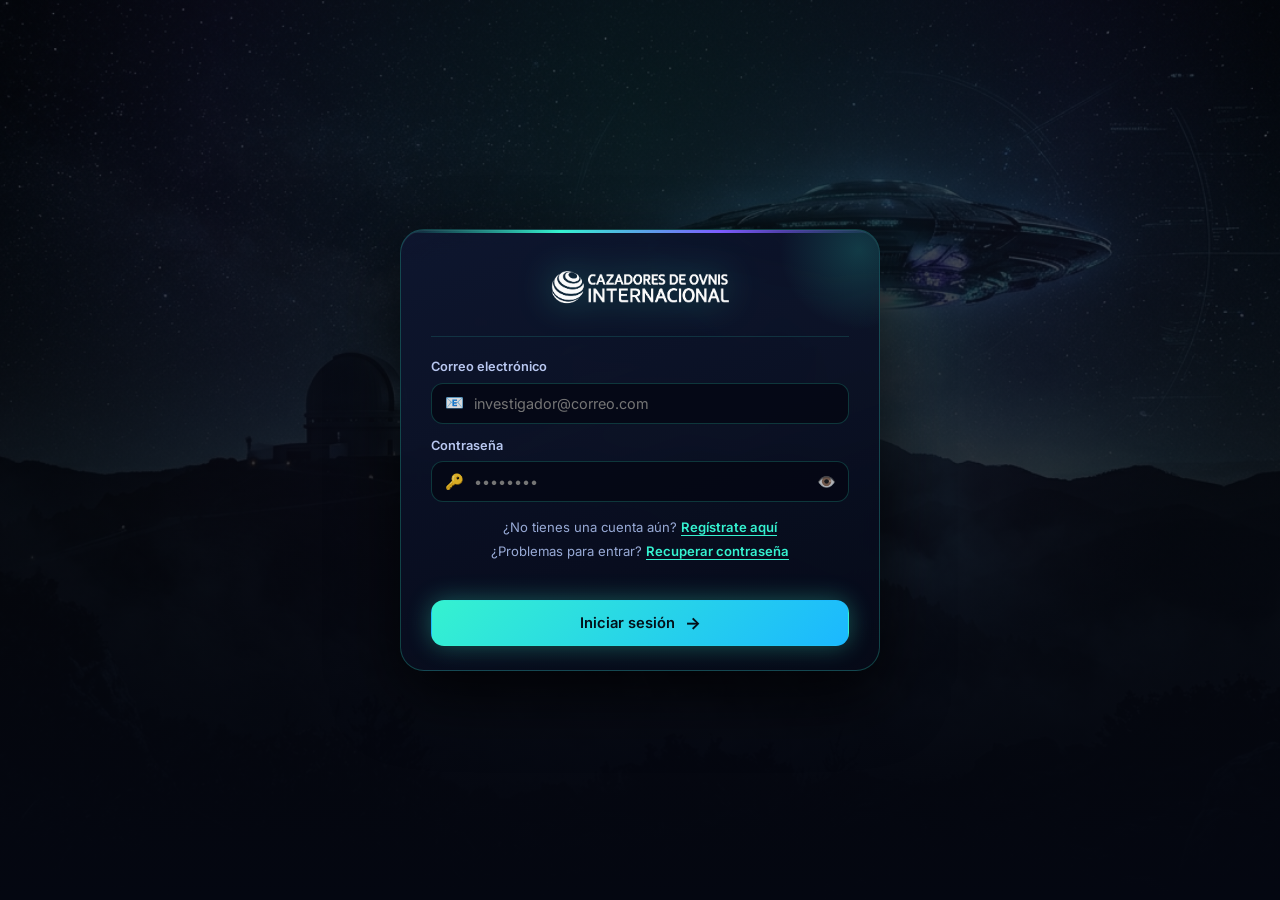
==== frontend/acceso.html @ b04f2ad7 "version del frontend" ====
<!DOCTYPE html>
<html lang="es">
<head>
<meta charset="UTF-8">
<meta name="viewport" content="width=device-width, initial-scale=1">
<title>Acceso y Credencial | Cazadores de Ovnis Internacional</title>
<link rel="icon" href="assets/logo.ico">
<link rel="preconnect" href="https://fonts.googleapis.com">
<link href="https://fonts.googleapis.com/css2?family=Inter:wght@400;600;700;800&family=Montserrat:wght@700;800&family=Orbitron:wght@500;700&display=swap" rel="stylesheet">
<link rel="stylesheet" href="css/styles.css">
</head>
<body data-page="acceso">
<main>
  <section class="auth-hero auth-standalone">
    <div class="container auth-hero-in">
      <div id="authRoot"></div>
    </div>
  </section>
</main>
<script src="js/config.js"></script>
<script src="js/data.js"></script>
<script src="js/components.js"></script>
<script src="js/pages.js"></script>
</body>
</html>
---- frontend/css/styles.css ----
/* ===== VARIABLES ===== */
:root{--bg:#05070d;--bg2:#0b1020;--card:#0f1630;--line:#1d2848;--cyan:#35f2d0;--violet:#7c5cff;--gold:#ffc857;--text:#e6ecff;--muted:#8b97b8;--r:16px;--nav-h:76px}
/* ===== BASE ===== */
*{box-sizing:border-box;margin:0;padding:0}
html{scroll-behavior:smooth}
body{font-family:'Inter',system-ui,sans-serif;background:var(--bg);color:var(--text);line-height:1.6;overflow-x:hidden}
h1,h2,h3,.brand-font{font-family:'Orbitron','Inter',sans-serif;letter-spacing:.5px}
a{color:inherit;text-decoration:none}img{max-width:100%}
.container{width:min(1200px,92%);margin:auto}
section{padding:80px 0}
.section-title{text-align:center;margin-bottom:48px}
.section-title h2{font-size:clamp(1.6rem,3.5vw,2.4rem)}
.section-title p{color:var(--muted);max-width:620px;margin:10px auto 0}
.eyebrow{color:var(--cyan);font-size:.8rem;letter-spacing:3px;text-transform:uppercase}
/* ===== BOTONES ===== */
.btn{display:inline-flex;align-items:center;gap:8px;padding:12px 26px;border-radius:50px;border:1px solid transparent;font-weight:600;cursor:pointer;font-size:.95rem;transition:.3s;font-family:inherit}
.btn-primary{background:linear-gradient(135deg,var(--cyan),#1bb8ff);color:#03101a;box-shadow:0 0 24px #35f2d055}
.btn-primary:hover{transform:translateY(-3px);box-shadow:0 0 40px #35f2d0aa}
.btn-ghost{border-color:var(--cyan);color:var(--cyan);background:transparent}
.btn-ghost:hover{background:#35f2d022;transform:translateY(-3px)}
.btn-gold{background:linear-gradient(135deg,var(--gold),#ff8a3d);color:#1a0d00}
.btn-sm{padding:8px 18px;font-size:.85rem}.btn-block{width:100%;justify-content:center}
/* ===== NAVEGACIÓN ===== */
.nav{position:fixed;top:0;left:0;width:100%;height:var(--nav-h);z-index:100;background:transparent;transition:background .4s,box-shadow .4s}
.nav.scrolled{background:rgba(5,7,13,.96);box-shadow:0 4px 30px #000a;backdrop-filter:blur(10px)}
.nav-in{display:flex;align-items:center;justify-content:space-between;height:100%}
.nav-logo img{height:48px;display:block}
.nav-links{display:flex;align-items:center;gap:6px;list-style:none}
.nav-links a{padding:8px 13px;border-radius:8px;font-size:.9rem;color:#cdd6f4;transition:.25s}
.nav-links a:hover,.nav-links a.active{color:var(--cyan);background:#35f2d014}
.nav-tools{display:flex;align-items:center;gap:10px}
.icon-btn{background:none;border:1px solid var(--line);color:var(--text);width:40px;height:40px;border-radius:50%;cursor:pointer;display:grid;place-items:center;position:relative;transition:.3s}
.icon-btn:hover{border-color:var(--cyan);color:var(--cyan);box-shadow:0 0 14px #35f2d055}
.icon-btn svg{width:18px;height:18px}
.power{color:#ff5d73;border-color:#ff5d7355;margin-left:4px}.power:hover{color:#ff5d73;border-color:#ff5d73;box-shadow:0 0 16px #ff5d7388}
.cart-count{position:absolute;top:-6px;right:-6px;background:var(--gold);color:#000;font-size:.7rem;font-weight:700;border-radius:50%;width:18px;height:18px;display:grid;place-items:center}
.burger{display:none}
/* ===== HERO ===== */
.hero{position:relative;min-height:100vh;display:flex;align-items:center;overflow:hidden;background:linear-gradient(180deg,rgba(5,7,13,.5) 0%,rgba(5,7,13,.65) 80%,#05070d 100%),linear-gradient(90deg,rgba(5,7,13,.85) 0%,rgba(5,7,13,.45) 60%,rgba(5,7,13,.25) 100%),url('../assets/portada.jpg') center/cover no-repeat}
#stars{position:absolute;inset:0;width:100%;height:100%}
.hero-in{position:relative;z-index:2;display:grid;grid-template-columns:1.1fr .9fr;gap:40px;align-items:center;padding-top:var(--nav-h)}
.hero h1{font-family:'Montserrat','Segoe UI','Inter',sans-serif;font-weight:700;letter-spacing:1px;font-size:clamp(2rem,5vw,3.6rem);line-height:1.1;margin:14px 0 20px;background:linear-gradient(90deg,#fff,var(--cyan));-webkit-background-clip:text;background-clip:text;color:transparent}
.hero p{color:#b8c3e6;max-width:520px;margin-bottom:30px}
.cta-row{display:flex;gap:14px;flex-wrap:wrap}
.ufo-scene{position:relative;height:440px;display:grid;place-items:center;perspective:900px}
.ufo-aura{position:absolute;width:320px;height:320px;border-radius:50%;background:radial-gradient(circle,rgba(53,242,208,.22) 0%,rgba(124,92,255,.12) 45%,transparent 70%);filter:blur(20px);animation:auraPulse 4s ease-in-out infinite}
.ufo-wrap{position:relative;width:100%;height:100%;display:grid;place-items:center;animation:ufoFlight 7s ease-in-out infinite}
.ufo{width:min(380px,88%);filter:drop-shadow(0 0 28px rgba(53,242,208,.65)) drop-shadow(0 0 60px rgba(27,184,255,.35));z-index:3; margin-bottom:90px}
.ufo-spin-ring{animation:dashSpin 3s linear infinite}
.ufo-core{animation:corePulse 1.8s ease-in-out infinite}
.pulse-ring{transform-origin:180px 132px;animation:ringExpand 2.4s ease-out infinite}
.pulse-ring.pr2{animation-delay:1.2s}
.ufo-lights .ul{fill:#35f2d0;filter:drop-shadow(0 0 6px #35f2d0);animation:lightChase 1.4s ease-in-out infinite}
.ufo-lights .l1{animation-delay:0s}.ufo-lights .l2{animation-delay:.2s}.ufo-lights .l3{animation-delay:.4s}.ufo-lights .l4{animation-delay:.6s}.ufo-lights .l5{animation-delay:.8s}.ufo-lights .l6{animation-delay:1s}.ufo-lights .l7{animation-delay:1.2s}
.beam{position:absolute;bottom:10px;width:260px;height:250px;background:linear-gradient(180deg,rgba(53,242,208,.55) 0%,rgba(27,184,255,.22) 55%,transparent 100%);clip-path:polygon(36% 0,64% 0,100% 100%,0 100%);animation:beamSweep 4s ease-in-out infinite;display:flex;justify-content:center;overflow:hidden;z-index:2}
.beam-ring{position:absolute;border:2px solid rgba(53,242,208,.65);border-radius:50%;width:140px;height:26px;box-shadow:0 0 14px #35f2d0;animation:beamRingUp 2.7s linear infinite}
.beam-ring.r2{animation-delay:.9s}.beam-ring.r3{animation-delay:1.8s}
.particle{position:absolute;bottom:0;width:6px;height:6px;border-radius:50%;background:#fff;box-shadow:0 0 10px #35f2d0,0 0 20px #35f2d0;animation:particleUp 2.2s ease-in infinite}
.particle.p1{left:38%;animation-delay:.2s}.particle.p2{left:52%;animation-delay:.8s;width:8px;height:8px}.particle.p3{left:60%;animation-delay:1.4s}.particle.p4{left:45%;animation-delay:1.9s;width:5px;height:5px}
.orb{position:absolute;border-radius:50%;background:radial-gradient(circle at 32% 30%,#fff 0%,#9be7ff 25%,#1f335c 65%,#060b18 100%);box-shadow:0 0 18px rgba(53,242,208,.7),inset -3px -3px 8px rgba(53,242,208,.45);z-index:4}
.orb-1{width:34px;height:34px;top:16%;left:10%;animation:orbOrbit1 6s ease-in-out infinite}
.orb-2{width:24px;height:24px;top:24%;right:8%;animation:orbOrbit2 5s ease-in-out infinite}
.orb-3{width:18px;height:18px;bottom:22%;left:16%;animation:orbOrbit3 4.5s ease-in-out infinite}
@keyframes ufoFlight{
 0%,100%{transform:translate3d(0,0,0) rotate(-2deg) scale(1)}
 25%{transform:translate3d(14px,-18px,0) rotate(3.5deg) scale(1.03)}
 50%{transform:translate3d(-10px,-28px,0) rotate(-3deg) scale(1.05)}
 75%{transform:translate3d(-16px,-10px,0) rotate(2.5deg) scale(.98)}
}
@keyframes dashSpin{to{stroke-dashoffset:-64}}
@keyframes corePulse{0%,100%{opacity:.75;transform:scale(.95)}50%{opacity:1;transform:scale(1.08)}}
@keyframes ringExpand{0%{transform:scale(.5);opacity:.9}100%{transform:scale(1.65);opacity:0}}
@keyframes lightChase{0%,100%{fill:#1bb8ff;opacity:.45;r:5px}50%{fill:#fff;opacity:1;r:8px}}
@keyframes beamSweep{0%,100%{opacity:.85;transform:scaleX(1)}50%{opacity:.45;transform:scaleX(1.12)}}
@keyframes beamRingUp{0%{bottom:5%;width:210px;opacity:0}20%{opacity:.85}100%{bottom:92%;width:75px;opacity:0}}
@keyframes particleUp{0%{bottom:0;opacity:0;transform:scale(.5)}30%{opacity:1}100%{bottom:95%;opacity:0;transform:scale(1.2)}}
@keyframes auraPulse{50%{transform:scale(1.2);opacity:.65}}
@keyframes orbOrbit1{0%,100%{transform:translate(0,0) scale(1)}50%{transform:translate(28px,-22px) scale(1.15)}}
@keyframes orbOrbit2{0%,100%{transform:translate(0,0) scale(1)}50%{transform:translate(-24px,20px) scale(.88)}}
@keyframes orbOrbit3{0%,100%{transform:translate(0,0)}50%{transform:translate(22px,-16px)}}
.page-hero{padding:calc(var(--nav-h) + 70px) 0 50px;text-align:center;background:radial-gradient(ellipse at 50% 0,#1a1f5a,var(--bg) 70%);border-bottom:1px solid var(--line)}
.page-hero h1{font-size:clamp(1.8rem,4.5vw,3rem)}
.page-hero p{color:var(--muted);max-width:640px;margin:12px auto 0}
/* ===== GRID Y TARJETAS ===== */
.grid{display:grid;gap:24px;grid-template-columns:repeat(auto-fill,minmax(270px,1fr))}
.card{background:linear-gradient(160deg,var(--card),#0a0f22);border:1px solid var(--line);border-radius:var(--r);overflow:hidden;transition:.35s;display:flex;flex-direction:column}
.card:hover{transform:translateY(-8px);border-color:var(--cyan);box-shadow:0 12px 40px #35f2d022}
.card-body{padding:20px;display:flex;flex-direction:column;gap:10px;flex:1}
.card-body p{color:var(--muted);font-size:.9rem;flex:1}
.thumb{height:170px;display:grid;place-items:center;font-size:3.6rem;position:relative}
.thumb::after{content:"";position:absolute;inset:0;background:linear-gradient(transparent 50%,#0f1630)}
.price{font-family:Orbitron,sans-serif;color:var(--gold);font-size:1.2rem}
.tag{display:inline-block;padding:3px 12px;border-radius:50px;font-size:.72rem;background:#35f2d018;color:var(--cyan);border:1px solid #35f2d044;width:fit-content}
.meta{display:flex;flex-wrap:wrap;gap:12px;font-size:.8rem;color:#aeb9dd}
.quick{text-align:center;padding:30px 20px}
.quick .ic{font-size:2.4rem;margin-bottom:8px}
/* ===== EXPLORA / ACCESOS DESTACADOS PRO ===== */
.explore-sec{position:relative;background:linear-gradient(180deg,#05070d 0%,rgba(5,7,13,.78) 22%,rgba(5,7,13,.82) 78%,#05070d 100%),url('../assets/bg-explora.jpg') center/cover no-repeat}
.pulse-dot{display:inline-block;width:8px;height:8px;border-radius:50%;background:var(--cyan);box-shadow:0 0 12px var(--cyan);margin-right:6px;vertical-align:middle;animation:pulse 1.6s infinite}
.quick-grid{display:grid;grid-template-columns:repeat(3,1fr);gap:26px;position:relative;z-index:1}
.q-card{position:relative;padding:28px 26px 22px;background:linear-gradient(155deg,rgba(14,22,48,.86) 0%,rgba(6,10,24,.92) 100%);border:1px solid rgba(53,242,208,.2);border-radius:20px;backdrop-filter:blur(12px);transition:transform .4s cubic-bezier(.2,.8,.2,1),border-color .4s,box-shadow .4s;transition-delay:var(--d,0s);overflow:hidden}
.q-card::before{content:"";position:absolute;top:0;left:-100%;width:100%;height:2px;background:linear-gradient(90deg,transparent,var(--cyan),var(--violet),transparent);transition:left .65s ease}
.q-card::after{content:"";position:absolute;bottom:0;right:0;width:28px;height:28px;border-right:2px solid rgba(53,242,208,.35);border-bottom:2px solid rgba(53,242,208,.35);border-bottom-right-radius:20px;transition:.35s}
.q-glow{position:absolute;top:-60px;right:-60px;width:160px;height:160px;border-radius:50%;background:radial-gradient(circle,rgba(53,242,208,.18),transparent 70%);transition:.45s;pointer-events:none}
.q-top{display:flex;justify-content:space-between;align-items:center;margin-bottom:20px}
.q-tag{font-size:.68rem;font-weight:700;letter-spacing:1.8px;padding:4px 11px;border-radius:50px;background:rgba(53,242,208,.1);color:var(--cyan);border:1px solid rgba(53,242,208,.3)}
.q-code{font-family:Orbitron,monospace;font-size:.72rem;color:#6e7fae;letter-spacing:1px}
.q-icon-wrap{position:relative;width:68px;height:68px;display:grid;place-items:center;margin-bottom:18px;border-radius:18px;background:radial-gradient(circle at 30% 30%,rgba(53,242,208,.2),rgba(124,92,255,.08));border:1px solid rgba(53,242,208,.28);box-shadow:inset 0 0 18px rgba(53,242,208,.12)}
.q-ring{position:absolute;inset:-5px;border-radius:22px;border:1px dashed rgba(53,242,208,.4);transition:.5s}
.q-ic{font-size:2rem;filter:drop-shadow(0 0 12px rgba(53,242,208,.5));transition:transform .4s}
.q-card h3{font-size:1.22rem;margin-bottom:8px;color:#fff;transition:color .3s}
.q-card p{color:var(--muted);font-size:.9rem;line-height:1.55;flex:1;margin-bottom:20px}
.q-foot{display:flex;align-items:center;justify-content:space-between;padding-top:14px;border-top:1px solid rgba(255,255,255,.08);font-size:.84rem;font-weight:600;color:#b8c7f0;transition:color .3s,border-color .3s}
.q-arr{font-size:1.1rem;color:var(--cyan);transition:transform .3s}
.q-card:hover{transform:translateY(-10px);border-color:var(--cyan);box-shadow:0 18px 45px -10px rgba(53,242,208,.28),0 0 25px rgba(124,92,255,.18)}
.q-card:hover::before{left:100%}
.q-card:hover::after{border-color:var(--cyan);width:42px;height:42px}
.q-card:hover .q-glow{transform:scale(1.6);background:radial-gradient(circle,rgba(53,242,208,.3),transparent 70%)}
.q-card:hover .q-ic{transform:scale(1.18) rotate(-6deg)}
.q-card:hover .q-ring{transform:rotate(90deg) scale(1.05);border-color:var(--cyan)}
.q-card:hover h3,.q-card:hover .q-foot{color:var(--cyan);border-top-color:rgba(53,242,208,.28)}
.q-card:hover .q-arr{transform:translateX(6px)}
/* ===== TELEMETRÍA / STATS PRO ===== */
.stats-sec{position:relative;padding:70px 0;background:radial-gradient(ellipse at 50% 50%,rgba(26,31,90,.45),rgba(5,7,13,.98) 75%);border-top:1px solid rgba(53,242,208,.15);border-bottom:1px solid rgba(53,242,208,.15)}
.stats-head{text-align:center;margin-bottom:36px}
.stats-head h2{font-size:clamp(1.4rem,3vw,2rem);margin-top:6px}
.stats{display:grid;grid-template-columns:repeat(4,1fr);gap:22px;text-align:center}
.stat-card{position:relative;padding:28px 20px 22px;background:linear-gradient(160deg,rgba(15,22,48,.85),rgba(7,11,24,.95));border:1px solid rgba(53,242,208,.18);border-radius:18px;backdrop-filter:blur(10px);transition:.35s;overflow:hidden}
.stat-card:hover{transform:translateY(-6px);border-color:var(--cyan);box-shadow:0 12px 34px rgba(53,242,208,.2)}
.stat-tag{display:inline-block;font-size:.65rem;letter-spacing:2px;color:var(--cyan);background:rgba(53,242,208,.1);border:1px solid rgba(53,242,208,.25);padding:3px 10px;border-radius:50px;margin-bottom:12px;font-weight:700}
.stat-ic{font-size:1.8rem;margin-bottom:6px;filter:drop-shadow(0 0 10px rgba(53,242,208,.45))}
.stat-card b,.stat b{display:block;font-family:Orbitron,sans-serif;font-size:2.3rem;background:linear-gradient(90deg,#fff,var(--cyan));-webkit-background-clip:text;background-clip:text;color:transparent;margin:4px 0}
.stat-card span,.stat span{color:var(--muted);font-size:.86rem;display:block;margin-bottom:14px}
.stat-line{height:4px;background:rgba(255,255,255,.07);border-radius:6px;overflow:hidden}
.stat-line i{display:block;height:100%;background:linear-gradient(90deg,var(--violet),var(--cyan));box-shadow:0 0 10px var(--cyan)}
/* ===== INVESTIGACIONES ACTIVAS PRO ===== */
.invs-sec{position:relative;background:linear-gradient(180deg,#05070d 0%,rgba(5,7,13,.75) 20%,rgba(5,7,13,.82) 80%,#05070d 100%),url('../assets/bg-investigaciones.jpg') center/cover no-repeat}
.invs-sec::before{content:"";position:absolute;inset:0;background:radial-gradient(circle at 80% 20%,rgba(124,92,255,.15),transparent 55%);pointer-events:none}
.invs-grid{display:grid;grid-template-columns:repeat(3,1fr);gap:26px;position:relative;z-index:1}
.inv-card{position:relative;padding:28px 26px 22px;background:linear-gradient(155deg,rgba(14,22,48,.88) 0%,rgba(6,10,24,.94) 100%);border:1px solid rgba(53,242,208,.2);border-radius:20px;backdrop-filter:blur(12px);transition:.4s;transition-delay:var(--d,0s);overflow:hidden}
.inv-card::before{content:"";position:absolute;top:0;left:0;width:4px;height:100%;background:linear-gradient(180deg,var(--cyan),var(--violet));opacity:.7;transition:.35s}
.inv-card:hover{transform:translateY(-10px);border-color:var(--cyan);box-shadow:0 18px 45px -10px rgba(53,242,208,.28)}
.inv-card:hover::before{opacity:1;box-shadow:0 0 16px var(--cyan)}
.inv-head{display:flex;justify-content:space-between;align-items:center;margin-bottom:18px;gap:8px}
.inv-badge{display:inline-flex;align-items:center;font-size:.72rem;font-weight:600;padding:4px 12px;border-radius:50px;background:rgba(53,242,208,.12);color:var(--cyan);border:1px solid rgba(53,242,208,.3)}
.inv-title-row{display:flex;align-items:center;gap:14px;margin-bottom:14px}
.inv-ic{width:52px;height:52px;border-radius:14px;background:radial-gradient(circle at 30% 30%,rgba(53,242,208,.22),rgba(124,92,255,.1));border:1px solid rgba(53,242,208,.3);display:grid;place-items:center;font-size:1.6rem;flex-shrink:0}
.inv-title-row h3{font-size:1.18rem;color:#fff;margin-bottom:3px}
.inv-meta{font-size:.76rem;color:#8fa0c9;display:block}
.inv-desc{color:var(--muted);font-size:.9rem;line-height:1.58;flex:1;margin-bottom:20px}
.inv-prog{background:rgba(5,8,20,.65);border:1px solid rgba(255,255,255,.07);border-radius:12px;padding:12px 14px;margin-bottom:18px}
.inv-prog-top{display:flex;justify-content:space-between;align-items:center;font-size:.78rem;color:#b8c7f0;margin-bottom:8px}
.inv-prog-top b{font-family:Orbitron,sans-serif;color:var(--cyan);font-size:.88rem}
.bar{height:8px;background:#141c38;border-radius:8px;overflow:hidden}.bar i{display:block;height:100%;background:linear-gradient(90deg,var(--violet),var(--cyan));border-radius:8px;box-shadow:0 0 12px rgba(53,242,208,.6)}
.inv-card:hover .q-foot{color:var(--cyan);border-top-color:rgba(53,242,208,.28)}
.inv-card:hover .q-arr{transform:translateX(6px)}
.filters{display:flex;gap:10px;justify-content:center;flex-wrap:wrap;margin-bottom:34px}
.chip{padding:8px 20px;border-radius:50px;border:1px solid var(--line);background:none;color:var(--text);cursor:pointer;font-family:inherit;transition:.25s}
.chip.on,.chip:hover{background:var(--cyan);color:#03101a;border-color:var(--cyan)}
/* ===== MEMBRESÍAS PRO (HERO + TARJETAS) ===== */
.memb-hero{position:relative;min-height:100vh;padding:calc(var(--nav-h) + 46px) 0 84px;display:flex;align-items:center;overflow:hidden;background:linear-gradient(180deg,rgba(5,7,13,.62) 0%,rgba(5,7,13,.76) 55%,#040711 100%),radial-gradient(ellipse at 50% 18%,rgba(53,242,208,.18),transparent 65%),url('../assets/bg-membresias.jpg') center top/cover no-repeat}
.memb-hero-in{position:relative;z-index:2;width:min(1120px,92%)}
.memb-head{text-align:center;max-width:740px;margin:0 auto 42px}
.memb-head h1{font-family:'Montserrat','Orbitron',sans-serif;font-weight:800;letter-spacing:1.2px;font-size:clamp(1.9rem,4.2vw,3.1rem);line-height:1.12;margin:12px 0 14px;background:linear-gradient(90deg,#fff 20%,var(--cyan) 95%);-webkit-background-clip:text;background-clip:text;color:transparent;text-shadow:0 10px 30px rgba(0,0,0,.5)}
.memb-head p{color:#c5d1f0;font-size:1rem;line-height:1.6}
.plans{display:grid;grid-template-columns:repeat(2,1fr);gap:32px;max-width:980px;margin:0 auto;align-items:stretch}
.plan{position:relative;padding:34px 32px 30px;border-radius:24px;border:1px solid rgba(53,242,208,.24);background:linear-gradient(160deg,rgba(14,22,48,.86) 0%,rgba(6,10,24,.94) 100%);backdrop-filter:blur(16px);box-shadow:0 24px 60px rgba(0,0,0,.65),inset 0 1px 0 rgba(255,255,255,.08);display:flex;flex-direction:column;transition:transform .4s cubic-bezier(.2,.8,.2,1),border-color .4s,box-shadow .4s;transition-delay:var(--d,0s);overflow:hidden}
.plan::before{content:"";position:absolute;top:0;left:0;right:0;height:3px;background:linear-gradient(90deg,transparent,var(--cyan),var(--violet),transparent);opacity:.75}
.plan-glow{position:absolute;top:-80px;right:-80px;width:220px;height:220px;border-radius:50%;background:radial-gradient(circle,rgba(53,242,208,.18),transparent 70%);pointer-events:none;transition:.45s}
.plan:hover{transform:translateY(-8px);border-color:var(--cyan);box-shadow:0 28px 65px -10px rgba(53,242,208,.26),0 0 30px rgba(124,92,255,.16)}
.plan:hover .plan-glow{transform:scale(1.35)}
.plan.featured{border-color:rgba(255,200,87,.55);background:linear-gradient(160deg,rgba(22,28,60,.9) 0%,rgba(8,12,28,.96) 100%);box-shadow:0 26px 70px rgba(0,0,0,.75),0 0 45px rgba(255,200,87,.18),inset 0 1px 0 rgba(255,200,87,.25)}
.plan.featured::before{height:4px;background:linear-gradient(90deg,transparent,var(--gold),#ff8a3d,var(--cyan),transparent);opacity:1}
.plan.featured .plan-glow{background:radial-gradient(circle,rgba(255,200,87,.24),rgba(53,242,208,.1) 50%,transparent 72%)}
.plan.featured:hover{border-color:var(--gold);box-shadow:0 30px 75px -8px rgba(255,200,87,.32),0 0 38px rgba(53,242,208,.2)}
.plan-ribbon{display:inline-flex;align-items:center;justify-content:center;gap:6px;margin:-34px -32px 22px;padding:9px 16px;background:linear-gradient(90deg,rgba(255,200,87,.16),rgba(255,200,87,.32),rgba(255,138,61,.16));border-bottom:1px solid rgba(255,200,87,.35);color:var(--gold);font-family:Orbitron,sans-serif;font-size:.7rem;font-weight:700;letter-spacing:2px;text-align:center}
.plan-top{display:flex;justify-content:space-between;align-items:center;margin-bottom:18px;gap:10px}
.plan-head{display:flex;align-items:center;gap:16px;margin-bottom:14px}
.plan-ic{width:58px;height:58px;border-radius:16px;background:radial-gradient(circle at 30% 30%,rgba(53,242,208,.22),rgba(124,92,255,.1));border:1px solid rgba(53,242,208,.32);display:grid;place-items:center;font-size:1.85rem;flex-shrink:0;box-shadow:inset 0 0 18px rgba(53,242,208,.12)}
.plan.featured .plan-ic{background:radial-gradient(circle at 30% 30%,rgba(255,200,87,.26),rgba(255,138,61,.1));border-color:rgba(255,200,87,.45);box-shadow:inset 0 0 20px rgba(255,200,87,.18)}
.plan-head h3{font-size:1.45rem;color:#fff;margin-bottom:2px}
.plan-sub{display:block;font-size:.8rem;color:#94a4cc}
.plan-desc{color:#b4c1e4;font-size:.88rem;line-height:1.55;margin-bottom:20px}
.plan-price-box{background:rgba(5,8,20,.68);border:1px solid rgba(255,255,255,.08);border-radius:16px;padding:16px 20px;margin-bottom:22px;display:flex;align-items:center;justify-content:space-between}
.plan.featured .plan-price-box{background:linear-gradient(135deg,rgba(255,200,87,.1),rgba(5,8,20,.78));border-color:rgba(255,200,87,.3)}
.plan-price{display:flex;align-items:baseline;gap:10px;flex-wrap:wrap}
.price-val{font-family:Orbitron,sans-serif;font-size:clamp(1.75rem,3vw,2.25rem);font-weight:700;color:#fff;letter-spacing:.5px}
.plan.featured .price-val{background:linear-gradient(90deg,#fff,var(--gold));-webkit-background-clip:text;background-clip:text;color:transparent}
.price-per{font-size:.84rem;color:#9fb0d9;font-weight:600}
.plan-sep{display:flex;align-items:center;gap:12px;margin-bottom:14px}
.plan-sep span{font-size:.68rem;font-weight:700;letter-spacing:1.8px;color:#8fa2ce;text-transform:uppercase;white-space:nowrap}
.plan-sep::after{content:"";flex:1;height:1px;background:linear-gradient(90deg,rgba(53,242,208,.25),transparent)}
.plan.featured .plan-sep span{color:var(--gold)}
.plan.featured .plan-sep::after{background:linear-gradient(90deg,rgba(255,200,87,.35),transparent)}
.plan-list{list-style:none;margin:0 0 26px;padding:0;display:flex;flex-direction:column;gap:8px;flex:1}
.plan-list li{display:flex;align-items:center;gap:11px;padding:9px 12px;border-radius:11px;background:rgba(255,255,255,.025);border:1px solid rgba(255,255,255,.04);font-size:.9rem;color:#e3ebff;transition:.25s}
.plan-list li::before{display:none}
.plan-list li.ok:hover{background:rgba(53,242,208,.07);border-color:rgba(53,242,208,.22)}
.plan.featured .plan-list li.vip-item{background:linear-gradient(90deg,rgba(255,200,87,.1),rgba(53,242,208,.05));border-color:rgba(255,200,87,.28)}
.plan.featured .plan-list li.vip-item:hover{border-color:var(--gold);transform:translateX(4px)}
.li-ic{width:22px;height:22px;border-radius:50%;display:grid;place-items:center;flex-shrink:0;background:rgba(53,242,208,.15);color:var(--cyan);border:1px solid rgba(53,242,208,.35)}
.li-ic svg{width:13px;height:13px}
.plan.featured .plan-list li.vip-item .li-ic{background:rgba(255,200,87,.2);color:var(--gold);border-color:rgba(255,200,87,.5)}
.plan-list li.no{color:#637096;background:transparent;border-color:transparent;opacity:.72}
.plan-list li.no .li-txt{text-decoration:line-through}
.plan-list li.no .li-ic{background:rgba(255,93,115,.1);color:#ff5d73;border-color:rgba(255,93,115,.25)}
.li-txt{flex:1;line-height:1.35}
.vip-tag{font-style:normal;font-family:Orbitron,sans-serif;font-size:.62rem;font-weight:700;letter-spacing:1px;padding:3px 8px;border-radius:50px;background:rgba(255,200,87,.18);color:var(--gold);border:1px solid rgba(255,200,87,.4)}
.plan-foot{margin-top:auto;padding-top:6px}
.plan-cta{padding:14px 26px;font-size:.96rem;justify-content:space-between;border-radius:14px}
.plan.featured .plan-cta{box-shadow:0 8px 28px rgba(255,200,87,.32)}
.plan.featured .plan-cta:hover{transform:translateY(-3px);box-shadow:0 12px 36px rgba(255,200,87,.5)}
.plan-cta:hover .q-arr{transform:translateX(5px)}
body[data-page="membresias"] footer.site-footer,body[data-page="tienda"] footer.site-footer,body[data-page="seminarios"] footer.site-footer,body[data-page="redes"] footer.site-footer,body[data-page="tours"] footer.site-footer,body[data-page="acceso"] footer.site-footer{margin-top:0}
/* ===== TIENDA OFICIAL PRO ===== */
.store-hero{position:relative;min-height:100vh;padding:calc(var(--nav-h) + 46px) 0 90px;overflow:hidden;background:linear-gradient(180deg,rgba(5,7,13,.64) 0%,rgba(5,7,13,.8) 50%,#040711 100%),radial-gradient(ellipse at 50% 15%,rgba(53,242,208,.16),transparent 65%),url('../assets/bg-tienda.jpg') center top/cover no-repeat fixed}
.store-hero-in{position:relative;z-index:2}
.store-head{text-align:center;max-width:740px;margin:0 auto 36px}
.store-head h1{font-family:'Montserrat','Orbitron',sans-serif;font-weight:800;letter-spacing:1.2px;font-size:clamp(1.9rem,4.2vw,3.1rem);line-height:1.12;margin:12px 0 14px;background:linear-gradient(90deg,#fff 20%,var(--cyan) 95%);-webkit-background-clip:text;background-clip:text;color:transparent;text-shadow:0 10px 30px rgba(0,0,0,.5)}
.store-head p{color:#c5d1f0;font-size:1rem;line-height:1.6}
.store-toolbar{display:flex;align-items:center;justify-content:space-between;gap:18px;flex-wrap:wrap;padding:16px 20px;margin-bottom:34px;border-radius:18px;background:linear-gradient(155deg,rgba(14,22,48,.84),rgba(7,11,26,.92));border:1px solid rgba(53,242,208,.22);backdrop-filter:blur(14px);box-shadow:0 14px 40px rgba(0,0,0,.45)}
.store-filters{margin:0;justify-content:flex-start;gap:8px}
.store-chip{display:inline-flex;align-items:center;gap:8px;padding:8px 16px;font-size:.86rem;font-weight:600;border-color:rgba(53,242,208,.22);background:rgba(5,8,20,.6)}
.store-chip small{display:inline-grid;place-items:center;min-width:22px;height:20px;padding:0 6px;border-radius:50px;font-family:Orbitron,sans-serif;font-size:.68rem;background:rgba(53,242,208,.12);color:var(--cyan);transition:.25s}
.store-chip.on,.store-chip:hover{background:linear-gradient(135deg,var(--cyan),#1bb8ff);color:#03101a;border-color:transparent;box-shadow:0 0 20px rgba(53,242,208,.35)}
.store-chip.on small,.store-chip:hover small{background:rgba(3,16,26,.22);color:#03101a}
.store-tools{display:flex;align-items:center;gap:12px;flex-wrap:wrap}
.store-search{position:relative;display:flex;align-items:center;background:rgba(5,8,20,.8);border:1px solid rgba(53,242,208,.24);border-radius:50px;padding:0 14px;width:250px;transition:.3s}
.store-search:focus-within{border-color:var(--cyan);box-shadow:0 0 16px rgba(53,242,208,.25)}
.ss-ic{font-size:.85rem;opacity:.75;margin-right:8px}
.store-search input{border:none;background:transparent;padding:9px 0;font-size:.86rem;color:#fff;width:100%}
.store-search input:focus{box-shadow:none}
.store-cart-btn{border-radius:50px;padding:9px 16px;background:rgba(53,242,208,.08);border-color:rgba(53,242,208,.32)}
.store-cart-badge{display:inline-grid;place-items:center;min-width:22px;height:22px;padding:0 6px;border-radius:50px;background:var(--gold);color:#1a0d00;font-family:Orbitron,sans-serif;font-size:.72rem;font-weight:700}
.store-grid{display:grid;grid-template-columns:repeat(4,1fr);gap:24px}
.prod-card{position:relative;background:linear-gradient(160deg,rgba(14,22,48,.88) 0%,rgba(6,10,24,.95) 100%);border:1px solid rgba(53,242,208,.2);border-radius:20px;backdrop-filter:blur(14px);box-shadow:0 18px 45px rgba(0,0,0,.55);transition:transform .4s cubic-bezier(.2,.8,.2,1),border-color .4s,box-shadow .4s;transition-delay:var(--d,0s);overflow:hidden}
.prod-card::before{content:"";position:absolute;top:0;left:-100%;width:100%;height:2px;background:linear-gradient(90deg,transparent,var(--cyan),var(--violet),transparent);transition:left .65s ease;z-index:3}
.prod-card:hover{transform:translateY(-10px);border-color:var(--cyan);box-shadow:0 22px 50px -10px rgba(53,242,208,.28),0 0 28px rgba(124,92,255,.16)}
.prod-card:hover::before{left:100%}
.prod-stage{position:relative;height:195px;padding:14px 16px;display:flex;flex-direction:column;justify-content:space-between;border-bottom:1px solid rgba(53,242,208,.14);overflow:hidden}
.prod-top{position:relative;z-index:2;display:flex;justify-content:space-between;align-items:center}
.prod-visual{position:absolute;inset:0;display:grid;place-items:center;pointer-events:none}
.prod-ring{position:absolute;width:116px;height:116px;border-radius:50%;border:1px dashed rgba(53,242,208,.28);transition:transform .55s ease,border-color .35s}
.prod-ring.r2{width:148px;height:148px;border:1px solid rgba(255,255,255,.06)}
.prod-emoji{font-size:3.8rem;filter:drop-shadow(0 10px 22px rgba(0,0,0,.65)) drop-shadow(0 0 18px rgba(53,242,208,.35));transition:transform .45s cubic-bezier(.2,.8,.2,1)}
.prod-card:hover .prod-emoji{transform:scale(1.16) translateY(-4px) rotate(-5deg)}
.prod-card:hover .prod-ring{transform:rotate(90deg) scale(1.06);border-color:rgba(53,242,208,.55)}
.prod-badge{position:relative;z-index:2;align-self:flex-start;font-family:Orbitron,sans-serif;font-size:.62rem;font-weight:700;letter-spacing:1.2px;padding:4px 10px;border-radius:50px;background:rgba(5,8,20,.78);color:var(--gold);border:1px solid rgba(255,200,87,.4);backdrop-filter:blur(6px)}
.prod-body{padding:20px 20px 18px;display:flex;flex-direction:column;flex:1}
.prod-body h3{font-size:1.08rem;color:#fff;margin-bottom:4px;line-height:1.3;transition:color .3s}
.prod-card:hover .prod-body h3{color:var(--cyan)}
.prod-spec{display:block;font-size:.73rem;color:#7f93c4;font-weight:600;margin-bottom:10px;letter-spacing:.3px}
.prod-body p{color:var(--muted);font-size:.85rem;line-height:1.52;flex:1;margin-bottom:18px}
.prod-foot{display:flex;align-items:center;justify-content:space-between;gap:10px;padding-top:14px;border-top:1px solid rgba(255,255,255,.08)}
.prod-price-col small{display:block;font-size:.62rem;letter-spacing:1.4px;color:#7e90be;font-weight:700;margin-bottom:2px}
.prod-price-col .price{font-size:1.18rem;line-height:1.1}
.prod-btn{border-radius:12px;padding:9px 15px;font-size:.83rem;gap:6px}
.prod-btn b{font-size:1rem;line-height:1}
.store-empty{grid-column:1/-1;text-align:center;padding:60px 24px;border-radius:20px;background:rgba(14,22,48,.75);border:1px dashed rgba(53,242,208,.3)}
.se-ic{font-size:3rem;margin-bottom:10px}
.store-empty p{color:var(--muted);margin-top:6px}
/* ===== SEMINARIOS Y ACADEMIA PRO ===== */
.sem-hero{position:relative;min-height:100vh;padding:calc(var(--nav-h) + 46px) 0 90px;overflow:hidden;background:linear-gradient(180deg,rgba(5,7,13,.64) 0%,rgba(5,7,13,.82) 50%,#040711 100%),radial-gradient(ellipse at 50% 15%,rgba(124,92,255,.18),rgba(53,242,208,.12) 45%,transparent 70%),url('../assets/bg-investigaciones.jpg') center top/cover no-repeat fixed}
.sem-hero-in{position:relative;z-index:2}
.sem-head{text-align:center;max-width:760px;margin:0 auto 36px}
.sem-head h1{font-family:'Montserrat','Orbitron',sans-serif;font-weight:800;letter-spacing:1.2px;font-size:clamp(1.9rem,4.2vw,3.1rem);line-height:1.12;margin:12px 0 14px;background:linear-gradient(90deg,#fff 20%,var(--cyan) 95%);-webkit-background-clip:text;background-clip:text;color:transparent;text-shadow:0 10px 30px rgba(0,0,0,.5)}
.sem-head p{color:#c5d1f0;font-size:1rem;line-height:1.6}
.sem-grid{display:grid;grid-template-columns:repeat(3,1fr);gap:26px}
.sem-card{position:relative;background:linear-gradient(160deg,rgba(14,22,48,.9) 0%,rgba(6,10,24,.96) 100%);border:1px solid rgba(53,242,208,.2);border-radius:22px;backdrop-filter:blur(14px);box-shadow:0 18px 45px rgba(0,0,0,.58);transition:transform .4s cubic-bezier(.2,.8,.2,1),border-color .4s,box-shadow .4s;transition-delay:var(--d,0s);overflow:hidden;display:flex;flex-direction:column}
.sem-card::before{content:"";position:absolute;top:0;left:-100%;width:100%;height:2px;background:linear-gradient(90deg,transparent,var(--cyan),var(--violet),transparent);transition:left .65s ease;z-index:3}
.sem-card:hover{transform:translateY(-10px);border-color:var(--cyan);box-shadow:0 24px 55px -10px rgba(53,242,208,.28),0 0 30px rgba(124,92,255,.16)}
.sem-card:hover::before{left:100%}
.sem-stage{position:relative;height:188px;padding:14px 18px;display:flex;flex-direction:column;justify-content:space-between;border-bottom:1px solid rgba(53,242,208,.15);overflow:hidden}
.sem-card:hover .prod-emoji{transform:scale(1.15) translateY(-4px) rotate(-4deg)}
.sem-card:hover .prod-ring{transform:rotate(90deg) scale(1.06);border-color:rgba(53,242,208,.55)}
.sem-stage-bot{position:relative;z-index:2;display:flex;align-items:flex-end;justify-content:space-between;gap:10px}
.sem-date-pill{display:flex;flex-direction:column;align-items:center;justify-content:center;min-width:60px;padding:6px 10px;border-radius:12px;background:rgba(5,8,20,.85);border:1px solid rgba(53,242,208,.38);backdrop-filter:blur(8px);box-shadow:0 6px 18px rgba(0,0,0,.45);text-align:center;line-height:1.1}
.sem-date-pill b{font-family:Orbitron,sans-serif;font-size:1.18rem;color:var(--cyan);font-weight:700}
.sem-date-pill span{font-size:.6rem;font-weight:700;letter-spacing:1px;color:#b8c7f0;margin-top:2px}
.sem-body{padding:20px 22px 20px;display:flex;flex-direction:column;flex:1}
.sem-pills{display:flex;align-items:center;gap:6px;flex-wrap:nowrap;margin-bottom:12px;min-width:0}
.sem-mode-tag{display:inline-flex;align-items:center;gap:5px;padding:3px 9px;border-radius:50px;font-size:.67rem;font-weight:700;letter-spacing:.2px;background:rgba(53,242,208,.1);color:var(--cyan);border:1px solid rgba(53,242,208,.28);white-space:nowrap;overflow:hidden;text-overflow:ellipsis;min-width:0}
.sem-mode-tag.presencial{background:rgba(255,200,87,.12);color:var(--gold);border-color:rgba(255,200,87,.35)}
.sem-mode-tag.hibrido{background:rgba(124,92,255,.16);color:#b7a2ff;border-color:rgba(124,92,255,.4)}
.sm-dot{width:6px;height:6px;border-radius:50%;background:currentColor;box-shadow:0 0 8px currentColor;flex-shrink:0}
.sem-info-pill{font-size:.67rem;font-weight:600;color:#98a9d4;background:rgba(255,255,255,.04);border:1px solid rgba(255,255,255,.08);padding:3px 8px;border-radius:50px;white-space:nowrap;flex-shrink:0}
.sem-info-pill.spots{color:#cedbff}
.sem-body h3{font-size:1.16rem;color:#fff;margin-bottom:4px;line-height:1.32;transition:color .3s}
.sem-card:hover .sem-body h3{color:var(--cyan)}
.sem-speaker{display:block;font-size:.76rem;color:#8fa4d4;font-weight:600;margin-bottom:10px}
.sem-body p{color:var(--muted);font-size:.86rem;line-height:1.54;margin-bottom:14px}
.sem-topics{list-style:none;margin:0 0 16px;padding:10px 12px;border-radius:12px;background:rgba(5,8,20,.55);border:1px solid rgba(255,255,255,.06);display:flex;flex-direction:column;gap:5px}
.sem-topics li{display:flex;align-items:center;gap:8px;font-size:.78rem;color:#c7d3f2}
.sem-topics li i{font-style:normal;color:var(--cyan);font-weight:800;font-size:.95rem;line-height:1}
.sem-sched{display:grid;grid-template-columns:1fr 1fr;gap:12px;padding:11px 14px;margin-top:auto;margin-bottom:16px;border-radius:12px;background:rgba(14,22,48,.6);border:1px solid rgba(53,242,208,.14);overflow:hidden}
.sem-sched-item{min-width:0}
.sem-sched-item small{display:block;font-size:.58rem;letter-spacing:1.1px;color:#788bb8;font-weight:700;margin-bottom:3px}
.sem-sched-item strong{display:block;font-size:.76rem;color:#e5edff;font-weight:600;line-height:1.35;overflow-wrap:anywhere}
.sem-foot{display:flex;align-items:center;gap:10px;padding-top:14px;border-top:1px solid rgba(255,255,255,.08)}
.sem-cal-btn{flex:1;justify-content:center;padding:10px 12px;border-radius:12px;font-size:.78rem;background:rgba(53,242,208,.07);border:1px solid rgba(53,242,208,.3);color:var(--cyan);gap:7px}
.sem-cal-btn:hover{background:rgba(53,242,208,.18);border-color:var(--cyan);transform:translateY(-2px);box-shadow:0 6px 20px rgba(53,242,208,.2)}
.sem-cal-btn.saved{background:linear-gradient(135deg,rgba(255,200,87,.18),rgba(255,138,61,.12));border-color:rgba(255,200,87,.55);color:var(--gold);box-shadow:0 0 18px rgba(255,200,87,.18)}
.sem-cal-btn.saved:hover{border-color:var(--gold);background:rgba(255,200,87,.26)}
.sc-ic{width:16px;height:16px;display:inline-grid;place-items:center;flex-shrink:0}
.sc-ic svg{width:15px;height:15px}
.sem-enroll-btn{flex:1;justify-content:center;padding:10px 14px;border-radius:12px;font-size:.82rem;gap:6px}
.sem-enroll-btn:hover .q-arr{transform:translateX(4px);color:#03101a}
.sem-enroll-btn .q-arr{color:#03101a;font-size:1rem}
/* ===== MODAL CALENDARIO Y AGENDA ===== */
.cal-modal-head{margin-bottom:16px}
.cal-modal-head h3{margin:8px 0 4px;font-size:1.3rem}
.cal-preview{display:flex;align-items:center;gap:14px;padding:14px 16px;border-radius:14px;background:linear-gradient(145deg,rgba(18,28,62,.85),rgba(7,11,26,.95));border:1px solid rgba(53,242,208,.28);margin-bottom:14px}
.cal-prev-ic{width:52px;height:52px;border-radius:14px;background:rgba(53,242,208,.12);border:1px solid rgba(53,242,208,.3);display:grid;place-items:center;font-size:1.75rem;flex-shrink:0}
.cal-prev-info{flex:1;min-width:0}
.cal-prev-info strong{display:block;font-size:.98rem;color:#fff;margin-bottom:2px}
.cal-prev-info>span{display:block;font-size:.76rem;color:#8fa4d4;margin-bottom:6px}
.cal-prev-meta{display:flex;flex-wrap:wrap;gap:10px;font-size:.74rem;color:#c9d6f8}
.cal-reminders{display:grid;grid-template-columns:repeat(4,1fr);gap:8px;margin-bottom:14px}
.cal-rem-chip{padding:7px 8px;font-size:.75rem;font-weight:600;text-align:center;border-radius:10px;background:rgba(5,8,20,.65);border-color:rgba(53,242,208,.2)}
.cal-providers{display:flex;flex-direction:column;gap:10px;margin-top:6px}
.cal-prov-btn{display:flex;align-items:center;gap:12px;width:100%;padding:12px 14px;border-radius:14px;background:rgba(8,13,30,.85);border:1px solid rgba(53,242,208,.22);color:var(--text);cursor:pointer;text-align:left;font-family:inherit;transition:.25s}
.cal-prov-btn:hover{border-color:var(--cyan);background:rgba(53,242,208,.09);transform:translateX(4px);box-shadow:0 6px 20px rgba(0,0,0,.35)}
.cp-ic{width:38px;height:38px;border-radius:10px;border:1px solid;display:grid;place-items:center;font-family:Orbitron,sans-serif;font-weight:700;font-size:.95rem;font-style:normal;flex-shrink:0}
.cal-prov-btn div{flex:1;min-width:0}
.cal-prov-btn strong{display:block;font-size:.88rem;color:#fff}
.cal-prov-btn small{display:block;font-size:.73rem;color:var(--muted)}
.cal-prov-btn b{font-size:.78rem;color:var(--cyan);font-weight:700;white-space:nowrap}
.cal-remove-btn{background:rgba(255,93,115,.1);border:1px solid rgba(255,93,115,.35);color:#ff5d73}
.cal-remove-btn:hover{background:rgba(255,93,115,.22);border-color:#ff5d73}
.cal-auto-check{display:flex;align-items:center;gap:10px;margin-top:16px;padding:11px 14px;border-radius:12px;background:rgba(53,242,208,.07);border:1px solid rgba(53,242,208,.25);color:#d7e3ff;font-size:.82rem;cursor:pointer}
.cal-auto-check input{width:18px;height:18px;margin:0;accent-color:var(--cyan);flex-shrink:0}
.agenda-list{display:flex;flex-direction:column;gap:10px;margin-top:10px}
.agenda-row{display:flex;align-items:center;gap:12px;padding:12px 14px;border-radius:14px;background:rgba(8,13,30,.85);border:1px solid rgba(53,242,208,.22)}
.ag-ic{width:42px;height:42px;border-radius:11px;background:rgba(53,242,208,.12);border:1px solid rgba(53,242,208,.28);display:grid;place-items:center;font-size:1.35rem;flex-shrink:0}
.ag-info{flex:1;min-width:0}
.ag-info strong{display:block;font-size:.9rem;color:#fff;margin-bottom:2px}
.ag-info span{display:block;font-size:.76rem;color:#b8c7f0}
.ag-info small{display:block;font-size:.7rem;color:var(--gold);margin-top:2px}
.ag-acts{display:flex;align-items:center;gap:6px;flex-shrink:0}
.agenda-empty{text-align:center;padding:34px 16px;border-radius:16px;background:rgba(8,13,30,.6);border:1px dashed rgba(53,242,208,.25)}
.steps{display:grid;grid-template-columns:repeat(auto-fit,minmax(220px,1fr));gap:20px;counter-reset:s}
.step{padding:24px;border:1px dashed var(--line);border-radius:var(--r);counter-increment:s}
.step::before{content:counter(s);font-family:Orbitron;font-size:2rem;color:var(--cyan);display:block}
/* ===== BADGES / PERFIL ===== */
.badge{display:inline-flex;align-items:center;gap:6px;padding:5px 14px;border-radius:50px;font-size:.8rem;font-weight:700}
.badge.comun{background:#8b97b822;color:#c3ccea;border:1px solid #8b97b866}
.badge.miembro{background:linear-gradient(135deg,var(--gold),#ff8a3d);color:#1a0d00;box-shadow:0 0 18px #ffc85799}
.auth-box{max-width:460px;margin:auto;background:var(--card);border:1px solid var(--line);border-radius:20px;padding:34px}
.tabs{display:flex;margin-bottom:24px;border-bottom:1px solid var(--line)}
.tabs button{flex:1;background:none;border:none;color:var(--muted);padding:12px;cursor:pointer;font-family:inherit;font-weight:600;border-bottom:2px solid transparent}
.tabs button.on{color:var(--cyan);border-color:var(--cyan)}
.profile{display:grid;grid-template-columns:320px 1fr;gap:30px}
.avatar{width:110px;height:110px;border-radius:50%;display:grid;place-items:center;font-family:Orbitron;font-size:2.4rem;background:linear-gradient(135deg,var(--violet),var(--cyan));color:#fff;margin:0 auto 16px;box-shadow:0 0 0 3px var(--cyan)}
.avatar.m{box-shadow:0 0 0 3px var(--gold),0 0 28px #ffc85788}
.locked{filter:grayscale(1);opacity:.5}
/* ===== FORMULARIOS ===== */
label{display:block;font-size:.82rem;color:var(--muted);margin:14px 0 6px}
input,select,textarea{width:100%;padding:12px 14px;background:#080c1b;border:1px solid var(--line);border-radius:10px;color:var(--text);font-family:inherit;font-size:.95rem}
input:focus,select:focus,textarea:focus{outline:none;border-color:var(--cyan);box-shadow:0 0 0 3px #35f2d022}
.form-actions{margin-top:22px;display:flex;gap:10px}
.err{color:#ff5d73;font-size:.82rem;margin-top:8px;min-height:1em}
/* ===== MODAL / TOAST ===== */
.overlay{position:fixed;inset:0;background:#000b;backdrop-filter:blur(4px);z-index:300;display:grid;place-items:center;padding:20px;animation:fade .25s}
.modal{background:var(--card);border:1px solid var(--cyan);border-radius:20px;padding:30px;width:min(520px,100%);max-height:88vh;overflow:auto;position:relative;box-shadow:0 0 50px #35f2d033}
.modal h3{margin-bottom:6px}.modal .x{position:absolute;top:12px;right:16px;background:none;border:none;color:var(--muted);font-size:1.5rem;cursor:pointer}
.modal p{color:var(--muted);font-size:.9rem}
.amounts{display:flex;gap:10px;flex-wrap:wrap;margin:16px 0}
.code-input{text-align:center;font-size:1.6rem;letter-spacing:12px;font-family:Orbitron}
.toast{position:fixed;bottom:24px;left:50%;transform:translateX(-50%);background:var(--cyan);color:#03101a;padding:12px 26px;border-radius:50px;font-weight:600;z-index:400;animation:up .4s;box-shadow:0 0 30px #35f2d088;text-align:center}
@keyframes fade{from{opacity:0}}@keyframes up{from{opacity:0;transform:translate(-50%,20px)}}
.cart-row{display:flex;justify-content:space-between;align-items:center;gap:10px;padding:10px 0;border-bottom:1px solid var(--line);font-size:.9rem}
.qty{display:flex;align-items:center;gap:8px}
.qty button{width:26px;height:26px;border-radius:50%;border:1px solid var(--line);background:none;color:var(--text);cursor:pointer}
/* ===== DOCK FLOTANTE (BACK TO TOP + WHATSAPP + DONAR) ===== */
.fab-dock{position:fixed;right:20px;bottom:20px;z-index:160;display:flex;flex-direction:column;align-items:flex-end;gap:10px;pointer-events:none}
.fab-item{pointer-events:auto;position:relative;display:inline-flex;align-items:center;gap:10px;min-width:148px;padding:7px 15px 7px 8px;border-radius:50px;background:linear-gradient(145deg,rgba(13,20,44,.92),rgba(6,10,24,.97));border:1px solid rgba(53,242,208,.28);color:var(--text);font-family:inherit;cursor:pointer;backdrop-filter:blur(14px);box-shadow:0 12px 30px rgba(0,0,0,.6),inset 0 1px 0 rgba(255,255,255,.08);transition:transform .32s cubic-bezier(.2,.8,.2,1),border-color .32s,box-shadow .32s,opacity .32s,visibility .32s;text-align:left}
.fab-ic{position:relative;width:36px;height:36px;border-radius:50%;display:grid;place-items:center;flex-shrink:0;transition:transform .32s}
.fab-ic svg{width:19px;height:19px}
.fab-txt{display:flex;flex-direction:column;line-height:1.12}
.fab-txt small{font-family:Orbitron,sans-serif;font-size:.55rem;font-weight:700;letter-spacing:1.3px;text-transform:uppercase;margin-bottom:2px}
.fab-txt b{font-size:.88rem;font-weight:700;color:#fff;letter-spacing:.2px}
.fab-item:hover .fab-ic{transform:scale(1.08) rotate(-4deg)}
/* Back to Top */
.fab-top{min-width:0;padding:6px;border-radius:50px;border-color:rgba(53,242,208,.38);gap:0;opacity:0;visibility:hidden;transform:translateY(14px) scale(.86);pointer-events:none}
.fab-top.show{opacity:1;visibility:visible;transform:translateY(0) scale(1);pointer-events:auto}
.fab-top .fab-ic{width:36px;height:36px;background:radial-gradient(circle at 30% 30%,rgba(53,242,208,.25),rgba(27,184,255,.12));border:1px solid rgba(53,242,208,.45);color:var(--cyan);box-shadow:0 0 14px rgba(53,242,208,.25)}
.fab-tip{max-width:0;overflow:hidden;white-space:nowrap;font-family:Orbitron,sans-serif;font-size:.7rem;font-weight:700;letter-spacing:1px;color:var(--cyan);opacity:0;transition:max-width .32s ease,opacity .25s ease,padding .32s ease}
.fab-top:hover{border-color:var(--cyan);transform:translateY(-3px);box-shadow:0 12px 28px rgba(0,0,0,.65),0 0 22px rgba(53,242,208,.38)}
.fab-top:hover .fab-tip{max-width:72px;opacity:1;padding:0 10px 0 8px}
/* WhatsApp */
.fab-wa{border-color:rgba(37,211,102,.42);box-shadow:0 12px 30px rgba(0,0,0,.6),0 0 20px rgba(37,211,102,.14)}
.fab-wa .fab-ic{background:linear-gradient(135deg,#25d366,#128c7e);color:#041b0e;box-shadow:0 0 16px rgba(37,211,102,.45)}
.fab-wa .fab-txt small{color:#4ade80}
.fab-dot{position:absolute;top:-1px;right:-1px;width:10px;height:10px;border-radius:50%;background:var(--cyan);border:2px solid #081024;box-shadow:0 0 8px var(--cyan);animation:pulse 1.8s infinite}
.fab-wa:hover{transform:translateY(-3px) translateX(-2px);border-color:#25d366;box-shadow:0 14px 32px rgba(0,0,0,.7),0 0 26px rgba(37,211,102,.4)}
/* Donar */
.fab-donate{border-color:rgba(255,200,87,.48);animation:glow 3s infinite}
.fab-donate .fab-ic{background:linear-gradient(135deg,var(--gold),#ff8a3d);color:#1a0d00;box-shadow:0 0 16px rgba(255,200,87,.45)}
.fab-donate .fab-txt small{color:var(--gold)}
.fab-donate:hover{transform:translateY(-3px) translateX(-2px);border-color:var(--gold);box-shadow:0 14px 32px rgba(0,0,0,.7),0 0 28px rgba(255,200,87,.48)}
@keyframes glow{50%{box-shadow:0 12px 30px rgba(0,0,0,.6),0 0 28px rgba(255,200,87,.34)}}
/* ===== REDES OFICIALES PRO ===== */
.soc-hero{position:relative;min-height:100vh;padding:calc(var(--nav-h) + 46px) 0 84px;display:flex;align-items:center;overflow:hidden;background:linear-gradient(180deg,rgba(5,7,13,.62) 0%,rgba(5,7,13,.78) 55%,#040711 100%),radial-gradient(ellipse at 50% 18%,rgba(53,242,208,.16),rgba(124,92,255,.12) 48%,transparent 70%),url('../assets/bg-explora.jpg') center top/cover no-repeat fixed}
.soc-hero-in{position:relative;z-index:2}
.soc-head{text-align:center;max-width:740px;margin:0 auto 42px}
.soc-head h1{font-family:'Montserrat','Orbitron',sans-serif;font-weight:800;letter-spacing:1.2px;font-size:clamp(1.9rem,4.2vw,3.1rem);line-height:1.12;margin:12px 0 14px;background:linear-gradient(90deg,#fff 20%,var(--cyan) 95%);-webkit-background-clip:text;background-clip:text;color:transparent;text-shadow:0 10px 30px rgba(0,0,0,.5)}
.soc-head p{color:#c5d1f0;font-size:1rem;line-height:1.6}
.soc-grid{display:grid;grid-template-columns:repeat(3,1fr);gap:26px}
.soc-card{position:relative;padding:26px 26px 22px;background:linear-gradient(155deg,rgba(14,22,48,.88) 0%,rgba(6,10,24,.95) 100%);border:1px solid rgba(53,242,208,.2);border-radius:22px;backdrop-filter:blur(14px);box-shadow:0 18px 45px rgba(0,0,0,.55);transition:transform .4s cubic-bezier(.2,.8,.2,1),border-color .4s,box-shadow .4s;transition-delay:var(--d,0s);overflow:hidden}
.soc-card::before{content:"";position:absolute;top:0;left:-100%;width:100%;height:2px;background:linear-gradient(90deg,transparent,var(--sc,var(--cyan)),var(--cyan),transparent);transition:left .65s ease}
.soc-card::after{content:"";position:absolute;bottom:0;right:0;width:28px;height:28px;border-right:2px solid rgba(53,242,208,.32);border-bottom:2px solid rgba(53,242,208,.32);border-bottom-right-radius:22px;transition:.35s}
.soc-glow{position:absolute;top:-65px;right:-65px;width:185px;height:185px;border-radius:50%;background:radial-gradient(circle,var(--sc,var(--cyan)),transparent 70%);opacity:.2;transition:.45s;pointer-events:none}
.soc-head-row{display:flex;align-items:center;gap:16px;margin-bottom:16px}
.soc-logo-wrap{position:relative;width:66px;height:66px;display:grid;place-items:center;flex-shrink:0;border-radius:18px;background:linear-gradient(145deg,rgba(18,28,60,.92),rgba(7,11,26,.98));border:1px solid rgba(53,242,208,.28);box-shadow:0 8px 24px rgba(0,0,0,.45),inset 0 0 18px rgba(53,242,208,.1);transition:.4s}
.soc-ring{position:absolute;inset:-5px;border-radius:22px;border:1px dashed rgba(53,242,208,.38);transition:.5s}
.soc-logo{width:32px;height:32px;display:grid;place-items:center;color:#fff;font-family:Orbitron,sans-serif;font-weight:700;font-size:1.3rem;filter:drop-shadow(0 0 10px var(--sc,var(--cyan)));transition:transform .4s}
.soc-logo svg{width:28px;height:28px}
.soc-title-col{min-width:0;flex:1}
.soc-name-line{display:flex;align-items:center;gap:7px;margin-bottom:2px}
.soc-name-line h3{font-size:1.22rem;color:#fff;transition:color .3s}
.soc-verified{display:inline-grid;place-items:center;width:18px;height:18px;border-radius:50%;background:rgba(53,242,208,.16);border:1px solid rgba(53,242,208,.45);color:var(--cyan);font-size:.66rem;font-weight:800;flex-shrink:0}
.soc-handle{display:block;font-size:.78rem;color:#8fa4d4;font-weight:600;margin-bottom:5px;white-space:nowrap;overflow:hidden;text-overflow:ellipsis}
.soc-stats{display:inline-flex;align-items:center;font-family:Orbitron,sans-serif;font-size:.66rem;font-weight:700;letter-spacing:.6px;color:#dce6ff;background:rgba(255,255,255,.04);border:1px solid rgba(255,255,255,.09);padding:2px 9px;border-radius:50px}
.soc-stats .pulse-dot{width:6px;height:6px;margin-right:5px;background:var(--sc,var(--cyan));box-shadow:0 0 8px var(--sc,var(--cyan))}
.soc-desc{color:var(--muted);font-size:.88rem;line-height:1.56;flex:1;margin-bottom:20px}
.soc-card:hover{transform:translateY(-10px);border-color:var(--sc,var(--cyan));box-shadow:0 22px 50px -12px rgba(0,0,0,.75),0 0 32px -4px var(--sc,rgba(53,242,208,.35))}
.soc-card:hover::before{left:100%}
.soc-card:hover::after{border-color:var(--sc,var(--cyan));width:42px;height:42px}
.soc-card:hover .soc-glow{transform:scale(1.55);opacity:.36}
.soc-card:hover .soc-logo-wrap{background:var(--sc,var(--cyan));border-color:transparent;box-shadow:0 10px 28px -4px var(--sc,var(--cyan))}
.soc-card:hover .soc-logo{transform:scale(1.15) rotate(-5deg);filter:drop-shadow(0 0 10px rgba(255,255,255,.7))}
.soc-card:hover .soc-ring{transform:rotate(90deg) scale(1.06);border-color:var(--sc,var(--cyan))}
.soc-card:hover .soc-name-line h3,.soc-card:hover .soc-foot{color:var(--cyan);border-top-color:rgba(53,242,208,.28)}
.soc-card:hover .q-arr{transform:translate(4px,-3px)}
/* ===== TOURS Y EXPEDICIONES PRO ===== */
.tours-hero{position:relative;min-height:100vh;padding:calc(var(--nav-h) + 46px) 0 84px;display:flex;align-items:center;overflow:hidden;background:linear-gradient(180deg,rgba(5,7,13,.62) 0%,rgba(5,7,13,.78) 55%,#040711 100%),radial-gradient(ellipse at 50% 16%,rgba(53,242,208,.16),rgba(255,200,87,.08) 48%,transparent 70%),url('../assets/bg-explora.jpg') center top/cover no-repeat fixed}
.tours-hero-in{position:relative;z-index:2}
.tours-head{text-align:center;max-width:760px;margin:0 auto 42px}
.tours-head h1{font-family:'Montserrat','Orbitron',sans-serif;font-weight:800;letter-spacing:1.2px;font-size:clamp(1.9rem,4.2vw,3.1rem);line-height:1.12;margin:12px 0 14px;background:linear-gradient(90deg,#fff 20%,var(--cyan) 95%);-webkit-background-clip:text;background-clip:text;color:transparent;text-shadow:0 10px 30px rgba(0,0,0,.5)}
.tours-head p{color:#c5d1f0;font-size:1rem;line-height:1.6}
.tours-grid{display:grid;grid-template-columns:repeat(3,1fr);gap:28px;align-items:stretch}
.tour-card{position:relative;background:linear-gradient(160deg,rgba(14,22,48,.9) 0%,rgba(6,10,24,.96) 100%);border:1px solid rgba(53,242,208,.22);border-radius:22px;backdrop-filter:blur(14px);box-shadow:0 20px 50px rgba(0,0,0,.6);transition:transform .4s cubic-bezier(.2,.8,.2,1),border-color .4s,box-shadow .4s;transition-delay:var(--d,0s);overflow:hidden;display:flex;flex-direction:column}
.tour-card::before{content:"";position:absolute;top:0;left:-100%;width:100%;height:2px;background:linear-gradient(90deg,transparent,var(--cyan),var(--violet),transparent);transition:left .65s ease;z-index:3}
.tour-card:hover{transform:translateY(-10px);border-color:var(--cyan);box-shadow:0 26px 60px -10px rgba(53,242,208,.28),0 0 32px rgba(124,92,255,.16)}
.tour-card:hover::before{left:100%}
.tour-stage{position:relative;height:180px;padding:14px 18px;display:flex;flex-direction:column;justify-content:flex-start;border-bottom:1px solid rgba(53,242,208,.15);overflow:hidden}
.tour-card:hover .prod-emoji{transform:scale(1.16) translateY(-4px) rotate(-4deg)}
.tour-card:hover .prod-ring{transform:rotate(90deg) scale(1.06);border-color:rgba(53,242,208,.55)}
.tour-body{padding:22px 22px 20px;display:flex;flex-direction:column;flex:1}
.tour-loc-tag{background:rgba(53,242,208,.12);color:var(--cyan);border-color:rgba(53,242,208,.32)}
.tour-body h3{font-size:1.18rem;color:#fff;margin-bottom:4px;line-height:1.3;min-height:2.6em;display:flex;align-items:flex-start;transition:color .3s}
.tour-card:hover .tour-body h3{color:var(--cyan)}
.tour-body p{color:var(--muted);font-size:.86rem;line-height:1.55;margin-bottom:14px;flex:1}
.tour-acts-box{margin-bottom:16px}
.tour-acts-lbl{display:block;font-size:.62rem;font-weight:700;letter-spacing:1.5px;color:#7e91c2;margin-bottom:6px}
.tour-topics{margin-bottom:0}
.tour-topics li i{color:var(--gold);font-size:.78rem}
.tour-sched-btn{width:100%;text-align:left;font-family:inherit;cursor:pointer;position:relative;transition:border-color .3s,background .3s,transform .25s,box-shadow .3s}
.tour-sched-btn:hover{border-color:var(--cyan);background:linear-gradient(135deg,rgba(53,242,208,.11),rgba(14,22,48,.82));transform:translateY(-2px);box-shadow:0 8px 22px rgba(53,242,208,.18)}
.tour-sched-btn.saved{border-color:rgba(255,200,87,.5);background:linear-gradient(135deg,rgba(255,200,87,.12),rgba(14,22,48,.85));box-shadow:0 0 18px rgba(255,200,87,.14)}
.tour-sched-btn.saved:hover{border-color:var(--gold);box-shadow:0 8px 24px rgba(255,200,87,.25)}
.tour-foot{margin-top:auto;flex-wrap:nowrap}
.tour-foot .price{font-size:1.12rem;white-space:nowrap;display:flex;align-items:baseline;gap:5px}
.tour-cop{font-size:.66rem;color:#8fa4d4;font-weight:600;letter-spacing:1px}
.tour-btn{border-radius:12px;padding:10px 15px;font-size:.82rem;gap:6px;white-space:nowrap;flex-shrink:0}
.tour-btn .q-arr{color:#03101a;font-size:1rem}
.tour-btn:hover .q-arr{transform:translateX(4px)}
/* ===== ACCESO Y CREDENCIAL PRO ===== */
body[data-page="acceso"]{height:100vh;overflow:hidden}
.auth-hero{position:relative;height:100vh;min-height:100vh;padding:16px 0;display:flex;align-items:center;justify-content:center;overflow:hidden;background:linear-gradient(180deg,rgba(5,7,13,.62) 0%,rgba(5,7,13,.82) 55%,#040711 100%),radial-gradient(ellipse at 50% 16%,rgba(53,242,208,.18),rgba(124,92,255,.12) 48%,transparent 70%),url('../assets/bg-membresias.jpg') center top/cover no-repeat fixed}
.auth-hero-in{position:relative;z-index:2;width:min(1140px,92%)}
.auth-wrap{max-width:480px;margin:0 auto}
.auth-card{position:relative;padding:26px 30px 24px;border-radius:24px;background:linear-gradient(160deg,rgba(14,22,48,.9) 0%,rgba(6,10,24,.96) 100%);border:1px solid rgba(53,242,208,.24);backdrop-filter:blur(16px);box-shadow:0 24px 65px rgba(0,0,0,.7),inset 0 1px 0 rgba(255,255,255,.08);overflow:hidden}
.auth-card:hover{transform:none;border-color:rgba(53,242,208,.36);box-shadow:0 28px 70px rgba(0,0,0,.75),0 0 32px rgba(53,242,208,.16)}
.auth-card::before{content:"";position:absolute;top:0;left:0;right:0;height:3px;background:linear-gradient(90deg,transparent,var(--cyan),var(--violet),transparent)}
.auth-card-logo{display:flex;justify-content:center;margin-bottom:20px;padding-bottom:18px;border-bottom:1px solid rgba(53,242,208,.14)}
.auth-card-logo a{display:inline-flex;align-items:center;justify-content:center}
.auth-card-logo img{height:62px;display:block;filter:drop-shadow(0 0 18px rgba(53,242,208,.38));transition:transform .3s,filter .3s}
.auth-card-logo a:hover img{transform:scale(1.04);filter:drop-shadow(0 0 26px rgba(53,242,208,.65))}
.auth-form{display:flex;flex-direction:column;gap:12px}
.auth-field label{margin:0 0 5px;color:#b8c7f0;font-weight:600;font-size:.8rem}
.auth-field-grid{display:grid;grid-template-columns:1fr 1fr;gap:12px}
.auth-label-row{display:flex;align-items:center;justify-content:space-between;gap:8px;margin-bottom:5px}
.auth-label-row label{margin:0}
.auth-input-wrap{position:relative;display:flex;align-items:center;background:rgba(5,8,20,.85);border:1px solid rgba(53,242,208,.2);border-radius:12px;transition:.25s}
.auth-input-wrap:focus-within{border-color:var(--cyan);box-shadow:0 0 0 3px rgba(53,242,208,.16)}
.ai-ic{padding-left:13px;font-style:normal;font-size:.95rem;opacity:.85;pointer-events:none}
.auth-input-wrap input{border:none;background:transparent;padding:11px 12px 11px 10px;color:#fff;font-size:.9rem}
.auth-input-wrap input:focus{box-shadow:none}
.ai-eye{background:none;border:none;padding:0 12px;cursor:pointer;font-size:.95rem;opacity:.7;transition:.2s}
.ai-eye:hover{opacity:1;transform:scale(1.08)}
.auth-link-inline{background:none;border:none;padding:0;color:var(--cyan);font-family:inherit;font-size:.82rem;font-weight:600;cursor:pointer;text-decoration:underline;text-underline-offset:3px;transition:.2s}
.auth-link-inline:hover{color:#fff}
.auth-links-below{display:flex;flex-direction:column;gap:5px;margin-top:4px;text-align:center;font-size:.82rem;color:#98aad6}
.auth-links-below p{margin:0;line-height:1.45}
.auth-form .err{margin-top:0;min-height:.8em;text-align:center}
.auth-form .form-actions{margin-top:4px}
.auth-submit{padding:12px 22px;border-radius:13px;font-size:.92rem;justify-content:center;gap:10px}
.auth-submit .q-arr{color:#03101a;font-size:1.05rem}
.auth-submit:hover .q-arr{transform:translateX(5px)}
.auth-recover-info{display:flex;align-items:center;gap:12px;padding:10px 14px;border-radius:13px;background:rgba(53,242,208,.08);border:1px solid rgba(53,242,208,.24);font-size:.8rem;color:#cfe0ff;line-height:1.42}
.auth-recover-info.ok{background:rgba(53,242,208,.12);border-color:rgba(53,242,208,.45)}
.ari-ic{font-style:normal;font-size:1.3rem;flex-shrink:0}
.profile-pro{display:grid;grid-template-columns:340px 1fr;gap:28px;align-items:start}
.prof-card{position:relative;padding:26px 24px;border-radius:24px;background:linear-gradient(160deg,rgba(14,22,48,.9) 0%,rgba(6,10,24,.96) 100%);border:1px solid rgba(53,242,208,.24);text-align:center}
.prof-card.is-vip{border-color:rgba(255,200,87,.5);box-shadow:0 22px 55px rgba(0,0,0,.65),0 0 35px rgba(255,200,87,.14)}
.prof-avatar-wrap{position:relative;width:118px;height:118px;margin:18px auto 14px;display:grid;place-items:center}
.prof-ring{position:absolute;inset:-6px;border-radius:50%;border:1px dashed rgba(53,242,208,.45);animation:dashSpin 12s linear infinite}
.prof-card.is-vip .prof-ring{border-color:rgba(255,200,87,.6)}
.prof-avatar-wrap .avatar{margin:0}
.prof-name{font-size:1.3rem;color:#fff;margin-bottom:2px}
.prof-mail{font-size:.84rem;color:#8fa4d4;margin-bottom:14px}
.prof-badge-wrap{margin-bottom:18px}
.prof-stats{display:grid;grid-template-columns:repeat(3,1fr);gap:8px;padding:12px 10px;margin-bottom:18px;border-radius:14px;background:rgba(5,8,20,.68);border:1px solid rgba(255,255,255,.07)}
.prof-stats b{display:block;font-family:Orbitron,sans-serif;font-size:1.1rem;color:var(--cyan)}
.prof-card.is-vip .prof-stats b{color:var(--gold)}
.prof-stats small{font-size:.68rem;color:#8fa4d4}
.prof-actions{display:flex;flex-direction:column;gap:8px}
.prof-logout{background:rgba(255,93,115,.1);border:1px solid rgba(255,93,115,.3);color:#ff5d73}
.prof-logout:hover{background:rgba(255,93,115,.22);border-color:#ff5d73}
.prof-panel{padding:28px 28px 26px;border-radius:24px;background:linear-gradient(160deg,rgba(14,22,48,.88) 0%,rgba(6,10,24,.95) 100%);border:1px solid rgba(53,242,208,.22)}
.prof-panel:hover{transform:none}
.prof-panel-head{display:flex;align-items:center;justify-content:space-between;gap:14px;flex-wrap:wrap;margin-bottom:22px;padding-bottom:16px;border-bottom:1px solid rgba(255,255,255,.08)}
.prof-panel-head h3{font-size:1.35rem;color:#fff;margin-top:4px}
.prof-priv-grid{display:grid;grid-template-columns:repeat(2,1fr);gap:18px}
.prof-priv-card{padding:20px;border-radius:18px;background:rgba(8,13,30,.85);border:1px solid rgba(53,242,208,.2)}
.prof-priv-card.locked{opacity:.68;filter: saturate(.4);border-style:dashed}
.pp-head{display:flex;align-items:center;gap:12px;margin:12px 0 8px}
.pp-ic{width:46px;height:46px;border-radius:13px;background:rgba(53,242,208,.12);border:1px solid rgba(53,242,208,.28);display:grid;place-items:center;font-size:1.45rem;flex-shrink:0}
.pp-head h4{font-family:Orbitron,sans-serif;font-size:.96rem;color:#fff;margin-bottom:2px}
.pp-status{font-size:.73rem;color:var(--cyan);font-weight:600}
.prof-priv-card.locked .pp-status{color:#98a9d4}
.prof-priv-card p{font-size:.82rem;color:var(--muted);line-height:1.5}
/* ===== FOOTER PRO ===== */
footer.site-footer{position:relative;background:linear-gradient(180deg,#040711 0%,#02040a 100%);border-top:1px solid rgba(53,242,208,.22);padding:58px 0 28px;margin-top:40px;overflow:hidden}
footer.site-footer::before{content:"";position:absolute;top:0;left:10%;right:10%;height:2px;background:linear-gradient(90deg,transparent,var(--cyan),var(--violet),transparent);box-shadow:0 0 24px var(--cyan)}
.foot-grid-bg{position:absolute;inset:0;background:radial-gradient(ellipse at 50% 0,rgba(53,242,208,.08),transparent 65%);pointer-events:none}
.foot{position:relative;z-index:1;display:grid;grid-template-columns:1.5fr .9fr 1fr 1.3fr;gap:38px;align-items:start}
.foot-logo img{height:54px;margin-bottom:16px;filter:drop-shadow(0 0 12px rgba(53,242,208,.25));transition:.3s}
.foot-logo:hover img{transform:scale(1.03);filter:drop-shadow(0 0 18px rgba(53,242,208,.5))}
.foot-brand p{color:var(--muted);font-size:.88rem;line-height:1.65;margin-bottom:20px;max-width:340px}
.foot h4{position:relative;margin-bottom:20px;padding-bottom:10px;font-size:.9rem;color:#fff;letter-spacing:1.5px;text-transform:uppercase}
.foot h4::after{content:"";position:absolute;bottom:0;left:0;width:32px;height:2px;background:linear-gradient(90deg,var(--cyan),var(--violet));border-radius:2px}
.foot-list{list-style:none}
.foot-list li{padding:5px 0}
.foot-list a{display:inline-flex;align-items:center;gap:8px;color:var(--muted);font-size:.88rem;transition:.25s}
.foot-list a span{color:var(--cyan);font-weight:700;transition:transform .25s}
.foot-list a:hover{color:#fff;transform:translateX(5px)}
.foot-list a:hover span{transform:translateX(3px)}
.mini-social{display:flex;gap:10px;flex-wrap:wrap}
.mini-social a{width:42px;height:42px;border:1px solid rgba(53,242,208,.28);background:linear-gradient(145deg,rgba(16,25,54,.85),rgba(7,11,26,.95));border-radius:12px;display:grid;place-items:center;padding:0;color:var(--cyan);box-shadow:inset 0 0 12px rgba(53,242,208,.1);transition:.3s;position:relative;overflow:hidden}
.mini-social a svg{width:19px;height:19px;filter:drop-shadow(0 0 6px rgba(53,242,208,.35));transition:transform .3s,filter .3s}
.mini-social a:hover{padding:0;transform:translateY(-4px);border-color:var(--cyan);background:var(--sc,var(--cyan));color:#fff;box-shadow:0 8px 22px -4px var(--sc,var(--cyan)),0 0 14px rgba(53,242,208,.4)}
.mini-social a:hover svg{transform:scale(1.12);filter:drop-shadow(0 0 8px rgba(255,255,255,.6))}
.foot-contact{list-style:none;display:flex;flex-direction:column;gap:12px;margin-bottom:18px}
.foot-contact li{display:flex;align-items:center;gap:12px;color:var(--text);font-size:.86rem}
.fc-ic{width:36px;height:36px;border-radius:10px;background:rgba(53,242,208,.1);border:1px solid rgba(53,242,208,.25);display:grid;place-items:center;font-style:normal;font-size:.95rem;flex-shrink:0}
.foot-contact small{display:block;font-size:.7rem;color:var(--muted);text-transform:uppercase;letter-spacing:.8px}
.foot-contact span{color:#dce5ff;font-weight:600}
.foot-news{display:flex;gap:8px;background:rgba(8,12,27,.9);border:1px solid rgba(53,242,208,.25);border-radius:12px;padding:5px}
.foot-news input{border:none;background:transparent;padding:8px 10px;font-size:.83rem;color:#fff}
.foot-news input:focus{box-shadow:none}
.foot-news button{width:40px;height:36px;border-radius:9px;border:none;background:linear-gradient(135deg,var(--cyan),#1bb8ff);cursor:pointer;display:grid;place-items:center;font-size:1rem;transition:.25s;flex-shrink:0}
.foot-news button:hover{transform:scale(1.06);box-shadow:0 0 14px var(--cyan)}
.foot-bottom{position:relative;z-index:1;display:flex;justify-content:center;align-items:center;text-align:center;margin-top:44px;padding-top:24px;border-top:1px solid rgba(255,255,255,.08)}
.copy{color:#6e7fae;font-size:.8rem;margin:0;padding:0;border:none}
.copy b{font-family:'Montserrat','Segoe UI','Inter',sans-serif;color:#dce5ff;letter-spacing:.5px}
/* ===== CTA BAND PRO ===== */
.cta-sec{padding:40px 0 70px}
.cta-band{position:relative;background:linear-gradient(125deg,rgba(15,23,62,.88) 0%,rgba(6,12,28,.9) 55%,rgba(11,58,69,.85) 100%),url('../assets/bg-explora.jpg') center/cover no-repeat;border:1px solid rgba(53,242,208,.32);border-radius:26px;padding:64px 36px;text-align:center;overflow:hidden;box-shadow:0 20px 60px rgba(0,0,0,.6),0 0 40px rgba(53,242,208,.12)}
.cta-band::before{content:"";position:absolute;inset:0;background:radial-gradient(circle at 50% 0,rgba(53,242,208,.18),transparent 65%);pointer-events:none}
.cta-content{position:relative;z-index:2;max-width:680px;margin:auto}
.cta-band h2{font-size:clamp(1.7rem,3.6vw,2.6rem);margin:12px 0 14px;background:linear-gradient(90deg,#fff,var(--cyan));-webkit-background-clip:text;background-clip:text;color:transparent}
.cta-band p{color:#c2ceef;margin:0 auto 28px;font-size:1rem}
.cta-orb{position:absolute;border-radius:50%;filter:blur(30px);pointer-events:none}
.cta-orb.o1{width:220px;height:220px;top:-60px;left:-40px;background:rgba(124,92,255,.3);animation:auraPulse 5s ease-in-out infinite}
.cta-orb.o2{width:240px;height:240px;bottom:-80px;right:-40px;background:rgba(53,242,208,.25);animation:auraPulse 6s ease-in-out infinite reverse}
/* ===== ANIMACIÓN SCROLL ===== */
.reveal{opacity:0;transform:translateY(30px);transition:.8s}.reveal.in{opacity:1;transform:none}
@keyframes pulse{50%{opacity:.3;transform:scale(.85)}}
/* ===== RESPONSIVE ===== */
@media(max-width:960px){
.burger{display:grid}
.nav-links{position:fixed;top:var(--nav-h);left:0;right:0;background:rgba(5,7,13,.98);flex-direction:column;align-items:stretch;padding:20px;gap:4px;transform:translateY(-130%);transition:.4s;border-bottom:1px solid var(--line);max-height:calc(100vh - var(--nav-h));overflow:auto}
.nav-links.open{transform:none}
.hero-in,.profile,.profile-pro,.foot,.plans{grid-template-columns:1fr}
.quick-grid,.stats,.invs-grid,.store-grid,.sem-grid,.soc-grid,.tours-grid,.prof-priv-grid{grid-template-columns:repeat(2,1fr)}
.store-toolbar{flex-direction:column;align-items:stretch}
.store-tools{justify-content:space-between}
.store-search{flex:1;width:auto}
.ufo-scene{height:300px}}
@media(max-width:600px){.quick-grid,.stats,.invs-grid,.store-grid,.sem-grid,.soc-grid,.tours-grid,.cal-reminders,.sem-sched,.auth-field-grid,.prof-priv-grid{grid-template-columns:1fr}.sem-foot,.agenda-row{flex-direction:column;align-items:stretch}.sem-cal-btn,.sem-enroll-btn{width:100%}.auth-card{padding:22px 18px}.fab-dock{right:14px;bottom:14px;gap:8px}.fab-item{min-width:136px;padding:6px 13px 6px 7px}.fab-top{min-width:0;padding:5px}}
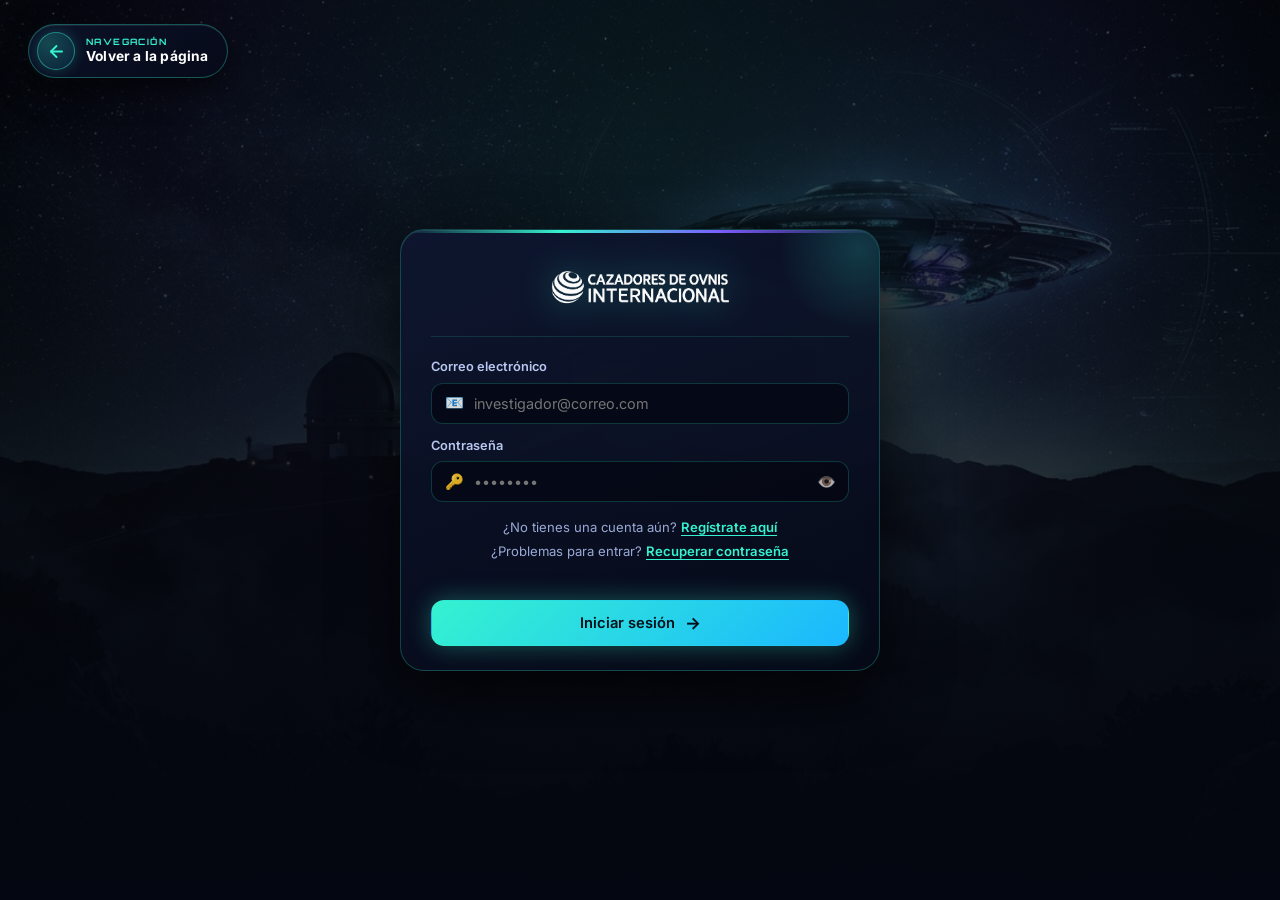
==== commit 288d80e7: "agregue devolverse hasta la página" ====
--- a/frontend/acceso.html
+++ b/frontend/acceso.html
@@ -10,6 +10,18 @@
 <link rel="stylesheet" href="css/styles.css">
 </head>
 <body data-page="acceso">
+<a href="index.html" class="auth-back" aria-label="Volver al contenido de la página" title="Volver al contenido de la página">
+  <span class="auth-back-ic">
+    <svg viewBox="0 0 24 24" fill="none" stroke="currentColor" stroke-width="2.4" stroke-linecap="round" stroke-linejoin="round">
+      <path d="M19 12H5"/>
+      <path d="M12 19l-7-7 7-7"/>
+    </svg>
+  </span>
+  <span class="auth-back-txt">
+    <small>NAVEGACIÓN</small>
+    <b>Volver a la página</b>
+  </span>
+</a>
 <main>
   <section class="auth-hero auth-standalone">
     <div class="container auth-hero-in">
--- a/frontend/css/styles.css
+++ b/frontend/css/styles.css
@@ -467,6 +467,15 @@
 .tour-btn:hover .q-arr{transform:translateX(4px)}
 /* ===== ACCESO Y CREDENCIAL PRO ===== */
 body[data-page="acceso"]{height:100vh;overflow:hidden}
+.auth-back{position:fixed;top:24px;left:28px;z-index:120;display:inline-flex;align-items:center;gap:11px;padding:7px 18px 7px 8px;border-radius:50px;background:linear-gradient(145deg,rgba(13,20,44,.9),rgba(6,10,24,.96));border:1px solid rgba(53,242,208,.32);color:var(--text);backdrop-filter:blur(14px);box-shadow:0 12px 30px rgba(0,0,0,.6),inset 0 1px 0 rgba(255,255,255,.08);transition:transform .32s cubic-bezier(.2,.8,.2,1),border-color .32s,box-shadow .32s}
+.auth-back-ic{width:38px;height:38px;border-radius:50%;display:grid;place-items:center;flex-shrink:0;background:radial-gradient(circle at 30% 30%,rgba(53,242,208,.25),rgba(27,184,255,.1));border:1px solid rgba(53,242,208,.45);color:var(--cyan);box-shadow:0 0 14px rgba(53,242,208,.22);transition:transform .32s,background .32s,color .32s,box-shadow .32s}
+.auth-back-ic svg{width:19px;height:19px}
+.auth-back-txt{display:flex;flex-direction:column;line-height:1.14}
+.auth-back-txt small{font-family:Orbitron,sans-serif;font-size:.55rem;font-weight:700;letter-spacing:1.4px;color:var(--cyan);text-transform:uppercase;margin-bottom:2px}
+.auth-back-txt b{font-size:.86rem;font-weight:700;color:#fff;letter-spacing:.2px;transition:color .25s}
+.auth-back:hover{transform:translateX(-4px);border-color:var(--cyan);box-shadow:0 14px 34px rgba(0,0,0,.7),0 0 24px rgba(53,242,208,.35)}
+.auth-back:hover .auth-back-ic{transform:translateX(-2px) scale(1.06);background:var(--cyan);color:#03101a;box-shadow:0 0 18px rgba(53,242,208,.6)}
+.auth-back:hover .auth-back-txt b{color:var(--cyan)}
 .auth-hero{position:relative;height:100vh;min-height:100vh;padding:16px 0;display:flex;align-items:center;justify-content:center;overflow:hidden;background:linear-gradient(180deg,rgba(5,7,13,.62) 0%,rgba(5,7,13,.82) 55%,#040711 100%),radial-gradient(ellipse at 50% 16%,rgba(53,242,208,.18),rgba(124,92,255,.12) 48%,transparent 70%),url('../assets/bg-membresias.jpg') center top/cover no-repeat fixed}
 .auth-hero-in{position:relative;z-index:2;width:min(1140px,92%)}
 .auth-wrap{max-width:480px;margin:0 auto}
@@ -589,4 +598,4 @@
 .store-tools{justify-content:space-between}
 .store-search{flex:1;width:auto}
 .ufo-scene{height:300px}}
-@media(max-width:600px){.quick-grid,.stats,.invs-grid,.store-grid,.sem-grid,.soc-grid,.tours-grid,.cal-reminders,.sem-sched,.auth-field-grid,.prof-priv-grid{grid-template-columns:1fr}.sem-foot,.agenda-row{flex-direction:column;align-items:stretch}.sem-cal-btn,.sem-enroll-btn{width:100%}.auth-card{padding:22px 18px}.fab-dock{right:14px;bottom:14px;gap:8px}.fab-item{min-width:136px;padding:6px 13px 6px 7px}.fab-top{min-width:0;padding:5px}}
+@media(max-width:600px){.quick-grid,.stats,.invs-grid,.store-grid,.sem-grid,.soc-grid,.tours-grid,.cal-reminders,.sem-sched,.auth-field-grid,.prof-priv-grid{grid-template-columns:1fr}.sem-foot,.agenda-row{flex-direction:column;align-items:stretch}.sem-cal-btn,.sem-enroll-btn{width:100%}.auth-card{padding:22px 18px}.auth-back{top:14px;left:14px;padding:6px 14px 6px 6px;gap:8px}.auth-back-ic{width:34px;height:34px}.fab-dock{right:14px;bottom:14px;gap:8px}.fab-item{min-width:136px;padding:6px 13px 6px 7px}.fab-top{min-width:0;padding:5px}}
